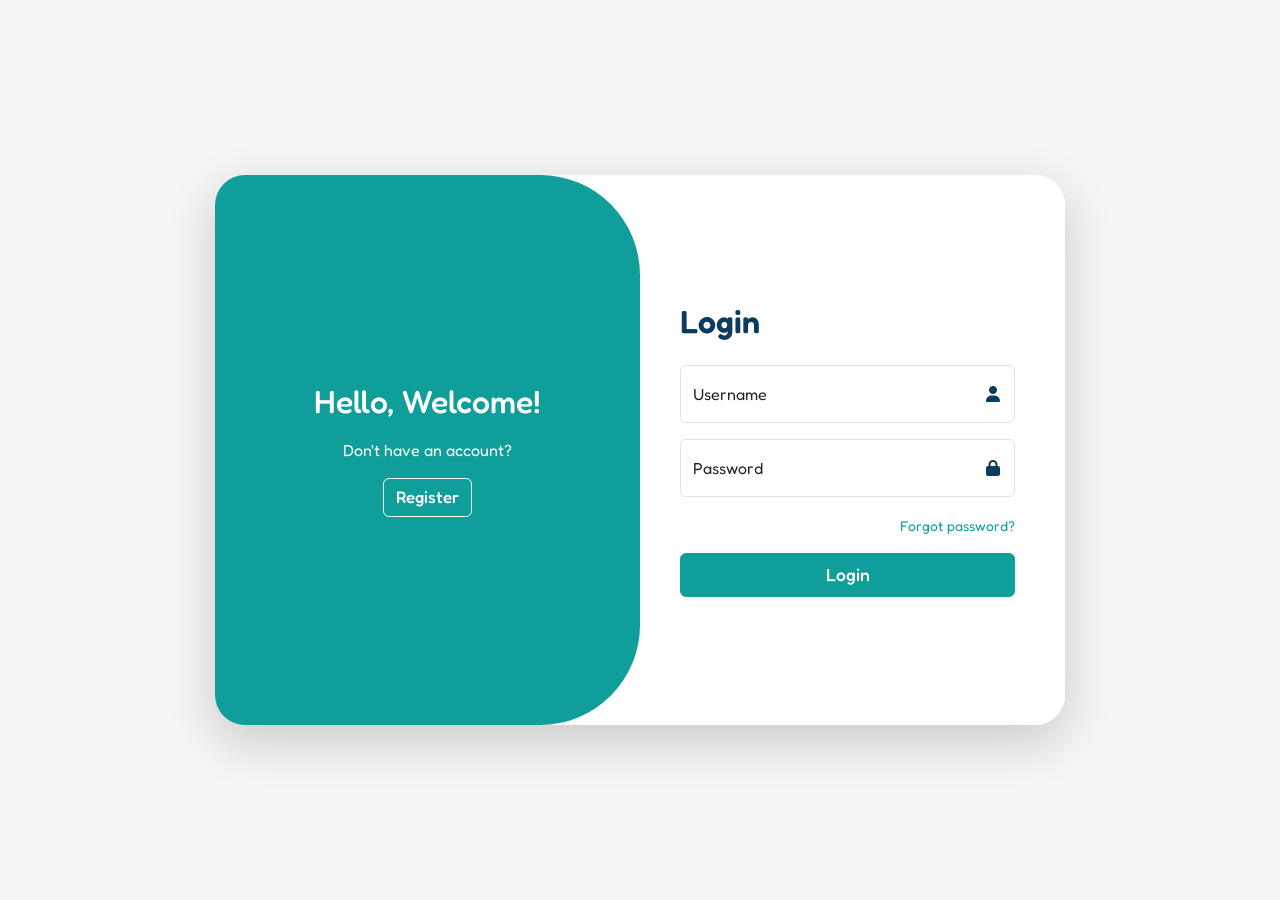
==== app/templates/login.html @ 3ef8faa8 "Basic setup done, ui added and login backend written" ====
<!DOCTYPE html>
<html lang="en">

<head>
    <meta charset="UTF-8">
    <meta name="viewport" content="width=device-width, initial-scale=1.0">
    <title>Login / Register</title>

    <link href="https://cdn.jsdelivr.net/npm/bootstrap@5.3.3/dist/css/bootstrap.min.css" rel="stylesheet">

    <link rel="stylesheet" href="https://cdnjs.cloudflare.com/ajax/libs/font-awesome/6.7.2/css/all.min.css">

    <link rel="stylesheet" href="../static/css/auth.css">
</head>

<body>

    <div class="auth-container" id="authContainer">
        <div class="card auth-card shadow-lg border-0">
                <div class="form-box login">
                <form id="loginForm" class="w-100" action="/auth/login" method="post">
                    <h1 class="mb-4">Login</h1>

                    <div class="form-floating mb-3 input-box">
                        <input id="loginUsername" name="identifier" type="text" class="form-control" placeholder="Username" required>
                        <label for="loginUsername">Username</label>
                        <i class="fa-solid fa-user input-icon"></i>
                    </div>

                    <div class="form-floating mb-3 input-box">
                        <input id="loginPassword" name="password" type="password" class="form-control pe-5" placeholder="Password" required>
                        <label for="loginPassword">Password</label>
                        <i class="fa-solid fa-lock input-icon"></i>
                    </div>

                    <div class="text-end mb-3">
                        <a href="#" class="small text-decoration-none" onclick="showForgotPassword(); return false;">Forgot password?</a>
                    </div>

                    <button class="btn btn-primary w-100 py-2">Login</button>
                </form>
            </div>

            <!-- FORGOT PASSWORD -->
            <div class="form-box forgot-password">
                <form class="w-100">
                    <h1 class="mb-3">Reset Password</h1>
                    <p class="text-muted mb-3">Enter your email address and we'll send you your password.</p>

                    <div class="form-floating mb-3 input-box">
                        <input type="email" class="form-control pe-5" placeholder="Email" required>
                        <label>Email</label>
                        <i class="fa-solid fa-envelope input-icon"></i>
                    </div>

                    <button class="btn btn-primary w-100 py-2 mb-3">Send Password</button>

                    <div class="text-center">
                        <a href="#" class="small text-decoration-none" onclick="showLogin(); return false;">
                            <i class="fa-solid fa-arrow-left me-1"></i>Back to Login
                        </a>
                    </div>
                </form>
            </div>

            <!-- REGISTER -->
            <div class="form-box register">
                <form class="w-100" id="registerForm" action="/auth/signup" method="post">
                    <h1 class="mb-3">Register</h1>

                    <div class="form-floating mb-2 input-box">
                        <input id="regUsername" name="username" type="text" class="form-control pe-5" placeholder="Username" required>
                        <label for="regUsername">Username</label>
                        <i class="fa-solid fa-user input-icon"></i>
                    </div>

                    <div class="form-floating mb-2 input-box">
                        <input id="regEmail" name="email" type="email" class="form-control pe-5" placeholder="Email" required>
                        <label for="regEmail">Email</label>
                        <i class="fa-solid fa-envelope input-icon"></i>
                    </div>

                    <div class="form-floating mb-2 input-box">
                        <input id="regPassword" name="password" type="password" class="form-control pe-5" placeholder="Password" required>
                        <label for="regPassword">Password</label>
                        <i class="fa-solid fa-lock input-icon"></i>
                    </div>

                    <div class="form-floating mb-2 input-box">
                        <input type="tel" id="contactNumber" name="contact_number" class="form-control pe-5" placeholder="Contact Number" 
                               pattern="[0-9]{10}" maxlength="10" required>
                        <label for="contactNumber">Contact Number (10 digits)</label>
                        <i class="fa-solid fa-phone input-icon"></i>
                    </div>

                    <div class="form-floating mb-2 input-box">
                        <input type="tel" id="lovedOneContact" name="emergency_contact" class="form-control pe-5" placeholder="Loved One's Contact" 
                               pattern="[0-9]{10}" maxlength="10">
                        <label for="lovedOneContact">Loved One's Contact (Optional)</label>
                        <i class="fa-solid fa-heart input-icon"></i>
                    </div>

                    <div class="form-floating mb-2 input-box">
                        <input id="dateOfBirth" name="date_of_birth" type="date" class="form-control pe-5" placeholder="Date of Birth" required>
                        <label for="dateOfBirth">Date of Birth</label>
                        <i class="fa-solid fa-calendar input-icon"></i>
                    </div>

                    <div class="row g-2 mb-2">
                        <div class="col-6">
                            <div class="form-floating input-box">
                                    <input id="weight" name="weight" type="number" class="form-control pe-5" placeholder="Weight" 
                                        min="1" max="500" step="0.1" required>
                                    <label for="weight">Weight (kg)</label>
                                <i class="fa-solid fa-weight-scale input-icon"></i>
                            </div>
                        </div>
                        <div class="col-6">
                            <div class="form-floating input-box">
                                    <input id="height" name="height" type="number" class="form-control pe-5" placeholder="Height" 
                                        min="1" max="300" step="0.1" required>
                                    <label for="height">Height (cm)</label>
                                <i class="fa-solid fa-ruler-vertical input-icon"></i>
                            </div>
                        </div>
                    </div>

                    <button class="btn btn-primary w-100 py-2">Register</button>
                </form>
            </div>

            <!-- TOGGLE -->
            <div class="toggle-box">
                <div class="toggle-panel toggle-left col">
                    <h2 class="mb-3">Hello, Welcome!</h2>
                    <p>Don't have an account?</p>
                    <button class="btn btn-outline-light" onclick="showRegister()">Register</button>
                </div>

                <div class="toggle-panel toggle-right col">
                    <h2 class="mb-3">Welcome Back!</h2>
                    <p>Already have an account?</p>
                    <button class="btn btn-outline-light" onclick="showLogin()">Login</button>
                </div>
            </div>

        </div>
    </div>

    <script src="../static/js/login.js"></script>

</body>

</html>
---- app/static/css/auth.css ----
@import url('https://fonts.googleapis.com/css2?family=Fredoka:wght@300..700&display=swap');

/* ---------------- Reset ---------------- */
* {
    margin: 0;
    padding: 0;
    box-sizing: border-box;
    font-family: Fredoka, Arial, Helvetica, sans-serif;
}

/* ---------------- Accessibility & Typography ---------------- */
h1 {
    color: #0B3C5D;
    font-size: 2rem;
    font-weight: 600;
}

.btn-primary {
    background-color: #0F9E99 !important;
    border-color: #0F9E99 !important;
    font-size: 1.1rem;
    font-weight: 500;
}

.btn-primary:hover {
    background-color: #0B7B77 !important;
    border-color: #0B7B77 !important;
}

.btn-outline-light {
    font-size: 1.05rem;
    font-weight: 500;
}

a {
    color: #0F9E99;
}

a:hover {
    color: #0B7B77;
}

.form-control {
    font-size: 1rem;
}

.form-control:focus {
    border-color: #0F9E99;
    box-shadow: 0 0 0 0.2rem rgba(15, 158, 153, 0.25);
}

/* ---------------- Body ---------------- */
body {
    min-height: 100vh;
    display: flex;
    justify-content: center;
    align-items: center;
    background: #f5f5f5;
    padding: 20px 0;
}

/* ---------------- Container ---------------- */
.auth-container {
    width: 850px;
    height: 550px;
    max-width: 95vw;
    transition: height 0.3s ease;
}

/* Increase height only when registration form is shown */
.auth-container.active {
    height: 650px;
}

.auth-card {
    width: 100%;
    height: 100%;
    border-radius: 30px;
    overflow: hidden;
    position: relative;
}

/* ---------------- Forms ---------------- */
.form-box {
    position: absolute;
    width: 50%;
    height: 100%;
    padding: 40px;
    background: #fff;
    display: flex;
    align-items: center;
    z-index: 1;
    overflow: hidden;
}

.form-box form {
    max-height: 100%;
    overflow-y: auto;
    padding-right: 10px;
    width: 100%;
}

/* Scrollbar only shows if needed on smaller screens */
.form-box form::-webkit-scrollbar {
    width: 6px;
}

.form-box form::-webkit-scrollbar-track {
    background: #f1f1f1;
    border-radius: 10px;
}

.form-box form::-webkit-scrollbar-thumb {
    background: #0F9E99;
    border-radius: 10px;
}

.form-box form::-webkit-scrollbar-thumb:hover {
    background: #0B7B77;
}

.form-box.login {
    right: 0;
}

.form-box.register {
    left: 0;
    visibility: hidden;
}

.form-box.forgot-password {
    right: 0;
    visibility: hidden;
    opacity: 0;
    transition: opacity 0.3s ease;
}

.auth-container.active .form-box.login {
    right: 50%;
}

.auth-container.active .form-box.register {
    visibility: visible;
}

.auth-container.forgot-active .form-box.login {
    visibility: hidden;
    opacity: 0;
}

.auth-container.forgot-active .form-box.forgot-password {
    visibility: visible;
    opacity: 1;
}

/* ---------------- Input Icons ---------------- */
.input-icon {
    position: absolute;
    right: 15px;
    top: 50%;
    transform: translateY(-50%);
    color: #0B3C5D;
    pointer-events: none;
}

/* ---------------- Form Styling ---------------- */
input[type="date"],
input[type="number"] {
    font-size: 1rem;
}

input[type="date"]::-webkit-calendar-picker-indicator {
    cursor: pointer;
    filter: opacity(0.6);
}

input[type="number"]::-webkit-inner-spin-button,
input[type="number"]::-webkit-outer-spin-button {
    opacity: 1;
}

.input-box {
    position: relative;
}

.form-control.is-invalid {
    border-color: #dc3545;
}

.invalid-feedback {
    display: block;
    font-size: 0.875rem;
    color: #dc3545;
    margin-top: 0.25rem;
}

/* Responsive row for weight/height */
.row.g-2 {
    display: flex;
    gap: 0.5rem;
}

.row.g-2 .col-6 {
    flex: 1;
    min-width: 0;
}

/* ---------------- Toggle Section ---------------- */
.toggle-box {
    position: absolute;
    display: grid;
    grid-template-columns: 2;
    width: 100%;
    height: 100%;
}

.toggle-box::before {
    content: "";
    position: absolute;
    left: -250%;
    width: 300%;
    height: 100%;
    background: #0F9E99;
    border-radius: 100px;
    transition: 1.8s ease-in-out;
    z-index: 2;
}

.auth-container.active .toggle-box::before {
    left: 50%;
}

/* ---------------- Toggle Panels ---------------- */
.toggle-panel {
    position: absolute;
    width: 50%;
    height: 100%;
    color: #fff;
    display: flex;
    flex-direction: column;
    justify-content: center;
    align-items: center;
    text-align: center;
    z-index: 3;
    transition: 0.6s ease-in-out;
}

.toggle-left {
    left: 0;
    transition-delay: 1.2s;
}

.auth-container.active .toggle-left {
    left: -50%;
    transition-delay: 0.6s;
}

.toggle-right {
    right: -50%;
    transition-delay: 0.6s;
}

.auth-container.active .toggle-right {
    right: 0;
}

@media screen and (max-width : 576px) {
    body {
        padding: 10px 0;
    }

    h1{
        font-size: 1.5rem;
    }

    .btn-primary,
    .btn-outline-light {
        font-size: 0.95rem;
    }

    .form-control {
        font-size: 0.95rem;
    }

    .auth-container {
        width: 95vw;
        height: auto;
        min-height: 500px;
        max-height: 90vh;
    }

    /* Adjust height for active/register state on mobile */
    .auth-container.active {
        height: auto;
        max-height: 95vh;
    }

    .auth-card {
        border-radius: 15px;
    }

    .form-box {
        bottom: 0;
        width: 100%;
        height: 65%;
        padding: 20px 15px;
    }

    .form-box form {
        padding-right: 5px;
    }

    .auth-container.active .form-box.login {
        right: 50%;
        height: 65%;
    }

    .auth-container.active .form-box.register {
        height: 65%;
    }

    .auth-container.active .form-box {
        bottom: 35%;
    }

    .auth-container.active .toggle-box::before {
        left: 0;
        top: 65%;
    }

    .toggle-box::before {
        width: 100%;
        height: 300%;
        left: 0;
        top: -265%;
    }

    .toggle-panel {
        width: 100%;
        height: 35%;
        padding: 15px;
    }

    .toggle-panel h2 {
        font-size: 1.25rem;
        margin-bottom: 0.5rem !important;
    }

    .toggle-panel p {
        font-size: 0.9rem;
        margin-bottom: 0.5rem;
    }

    .auth-container.active .toggle-panel.toggle-left {
        left: 0;
        top: -35%;
    }

    .toggle-panel.toggle-left {
        top: 0;
    }

    .toggle-panel.toggle-right {
        right: 0;
        bottom: -35%;
    }

    .auth-container.active .toggle-panel.toggle-right {
        bottom: 0;
    }

    /* Ensure inputs are readable on mobile */
    .input-box {
        margin-bottom: 0.5rem !important;
    }

    .form-floating > label {
        font-size: 0.9rem;
    }

    /* Adjust spacing for mobile */
    .mb-2 {
        margin-bottom: 0.4rem !important;
    }

    .mb-3 {
        margin-bottom: 0.6rem !important;
    }

    /* Stack weight/height on very small screens */
    @media screen and (max-width: 380px) {
        .row.g-2 {
            flex-direction: column;
        }
        
        .row.g-2 .col-6 {
            width: 100%;
        }
    }
}

/* ---------------- Tablet (577px - 991px) ---------------- */
@media screen and (min-width: 577px) and (max-width: 991px) {
    .auth-container {
        width: 90vw;
        max-width: 750px;
        height: 550px;
    }

    .auth-container.active {
        height: 650px;
    }

    .auth-card {
        border-radius: 20px;
    }

    .form-box {
        padding: 30px;
    }

    h1 {
        font-size: 1.75rem;
    }

    .btn-primary {
        font-size: 1rem;
    }

    .toggle-panel h2 {
        font-size: 1.5rem;
    }

    .toggle-panel p {
        font-size: 0.95rem;
    }
}

/* ---------------- Laptop/Desktop (992px - 1199px) ---------------- */
@media screen and (min-width: 992px) and (max-width: 1199px) {
    .auth-container {
        width: 800px;
        height: 550px;
    }

    .auth-container.active {
        height: 650px;
    }

    .form-box {
        padding: 35px;
    }
}

/* ---------------- Large Desktop (1200px+) ---------------- */
@media screen and (min-width: 1200px) {
    .auth-container {
        width: 850px;
        height: 550px;
    }

    .auth-container.active {
        height: 650px;
    }
}

/* ---------------- Inline Messages ---------------- */
.auth-msg {
    width: 100%;
    padding: 10px 14px;
    border-radius: 10px;
    font-size: 0.92rem;
    font-weight: 500;
    margin-bottom: 12px;
    text-align: center;
    animation: authMsgIn 0.3s ease;
}

.auth-msg-success {
    background: rgba(40, 167, 69, 0.12);
    color: #155724;
    border: 1px solid rgba(40, 167, 69, 0.3);
}

.auth-msg-error {
    background: rgba(220, 53, 69, 0.12);
    color: #721c24;
    border: 1px solid rgba(220, 53, 69, 0.3);
}

@keyframes authMsgIn {
    from { opacity: 0; transform: translateY(-6px); }
    to { opacity: 1; transform: translateY(0); }
}
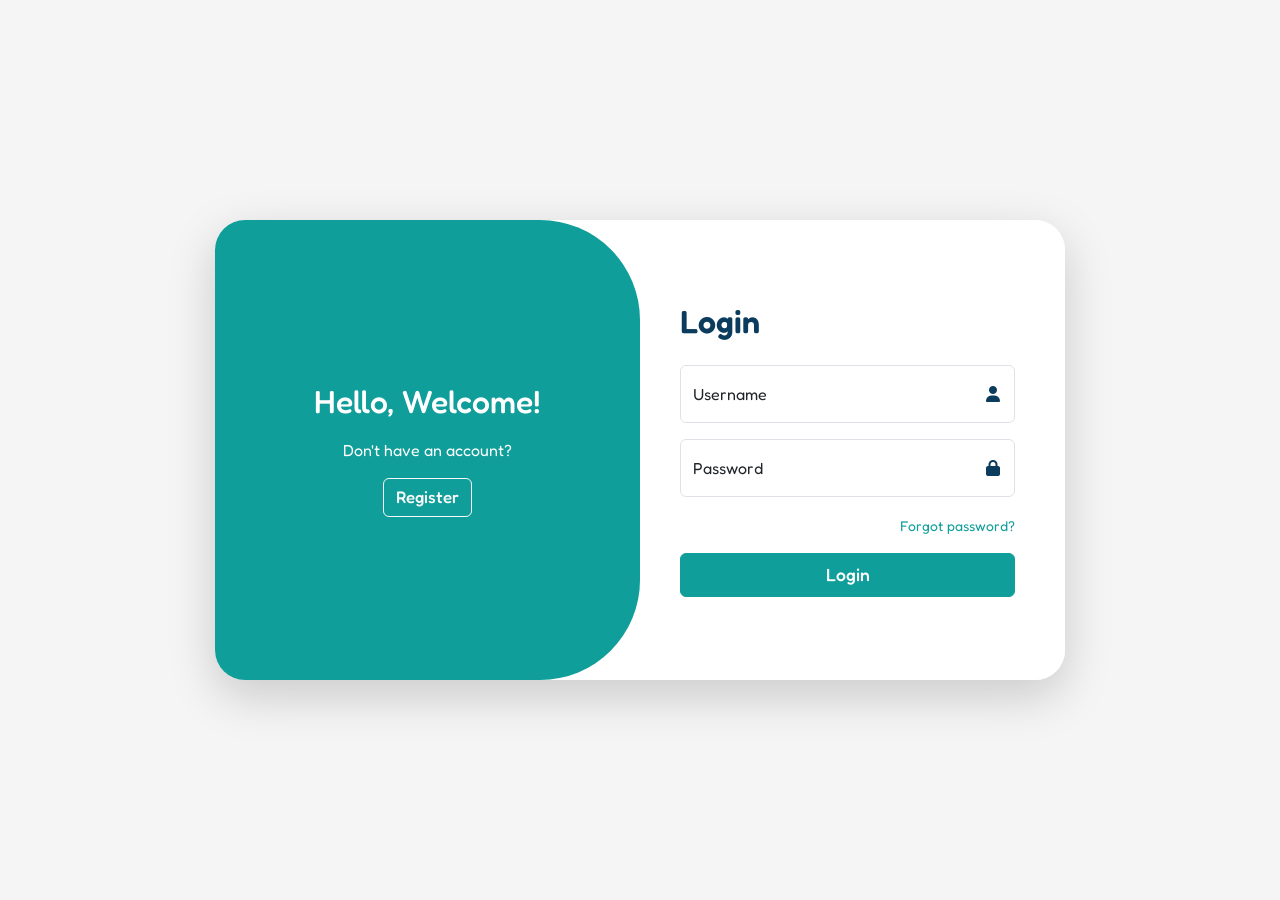
==== commit d7d08695: "-Show only upload date in prescription history -Reduced login box height -Improved mobile responsive" ====
--- a/app/templates/login.html
+++ b/app/templates/login.html
@@ -86,24 +86,29 @@
                         <i class="fa-solid fa-lock input-icon"></i>
                     </div>
 
-                    <div class="form-floating mb-2 input-box">
-                        <input type="tel" id="contactNumber" name="contact_number" class="form-control pe-5" placeholder="Contact Number" 
-                               pattern="[0-9]{10}" maxlength="10" required>
-                        <label for="contactNumber">Contact Number (10 digits)</label>
+                    <div class="mb-2 input-box">
+                        <label for="contactNumber" class="form-label text-muted mb-1" style="font-size: 0.9rem;">Contact Number (10 digits)</label>
+                        <div class="input-group">
+                            <span class="input-group-text">+91</span>
+                            <input type="tel" id="contactNumber" name="contact_number" class="form-control pe-5" placeholder="Contact Number" 
+                                   pattern="[0-9]{10}" maxlength="10" required>
+                        </div>
                         <i class="fa-solid fa-phone input-icon"></i>
                     </div>
 
-                    <div class="form-floating mb-2 input-box">
-                        <input type="tel" id="lovedOneContact" name="emergency_contact" class="form-control pe-5" placeholder="Loved One's Contact" 
-                               pattern="[0-9]{10}" maxlength="10">
-                        <label for="lovedOneContact">Loved One's Contact (Optional)</label>
+                    <div class="mb-2 input-box">
+                        <label for="lovedOneContact" class="form-label text-muted mb-1" style="font-size: 0.9rem;">Loved One's Contact (Optional)</label>
+                        <div class="input-group">
+                            <span class="input-group-text">+91</span>
+                            <input type="tel" id="lovedOneContact" name="emergency_contact" class="form-control pe-5" placeholder="Loved One's Contact" 
+                                   pattern="[0-9]{10}" maxlength="10">
+                        </div>
                         <i class="fa-solid fa-heart input-icon"></i>
                     </div>
 
                     <div class="form-floating mb-2 input-box">
-                        <input id="dateOfBirth" name="date_of_birth" type="date" class="form-control pe-5" placeholder="Date of Birth" required>
+                        <input id="dateOfBirth" name="date_of_birth" type="date" class="form-control" placeholder="Date of Birth" required>
                         <label for="dateOfBirth">Date of Birth</label>
-                        <i class="fa-solid fa-calendar input-icon"></i>
                     </div>
 
                     <div class="row g-2 mb-2">
--- a/app/static/css/auth.css
+++ b/app/static/css/auth.css
@@ -62,7 +62,7 @@
 /* ---------------- Container ---------------- */
 .auth-container {
     width: 850px;
-    height: 550px;
+    height: 460px;
     max-width: 95vw;
     transition: height 0.3s ease;
 }
@@ -161,6 +161,17 @@
     transform: translateY(-50%);
     color: #0B3C5D;
     pointer-events: none;
+    z-index: 10;
+}
+
+/* Adjust icon position for input-box with label above */
+.input-box:has(label.form-label) .input-icon {
+    top: calc(50% + 12px);
+}
+
+/* Adjust icon position for input-box with input-group */
+.input-box:has(.input-group) .input-icon {
+    top: calc(50% + 12px);
 }
 
 /* ---------------- Form Styling ---------------- */
@@ -181,6 +192,29 @@
 
 .input-box {
     position: relative;
+}
+
+.input-box .input-group-text {
+    background-color: #e9ecef;
+    border: 1px solid #ced4da;
+    color: #495057;
+    font-weight: 500;
+    padding: 0.375rem 0.75rem;
+    font-size: 1rem;
+}
+
+.input-box .input-group .form-control {
+    font-size: 1rem;
+}
+
+.input-box .input-group .form-control:focus {
+    border-color: #0F9E99;
+    box-shadow: 0 0 0 0.2rem rgba(15, 158, 153, 0.25);
+    z-index: 3;
+}
+
+.input-box .input-group-text + .form-control:focus {
+    border-left-color: #0F9E99;
 }
 
 .form-control.is-invalid {
@@ -404,7 +438,7 @@
     .auth-container {
         width: 90vw;
         max-width: 750px;
-        height: 550px;
+        height: 460px;
     }
 
     .auth-container.active {
@@ -440,7 +474,7 @@
 @media screen and (min-width: 992px) and (max-width: 1199px) {
     .auth-container {
         width: 800px;
-        height: 550px;
+        height: 460px;
     }
 
     .auth-container.active {
@@ -456,7 +490,7 @@
 @media screen and (min-width: 1200px) {
     .auth-container {
         width: 850px;
-        height: 550px;
+        height: 460px;
     }
 
     .auth-container.active {
